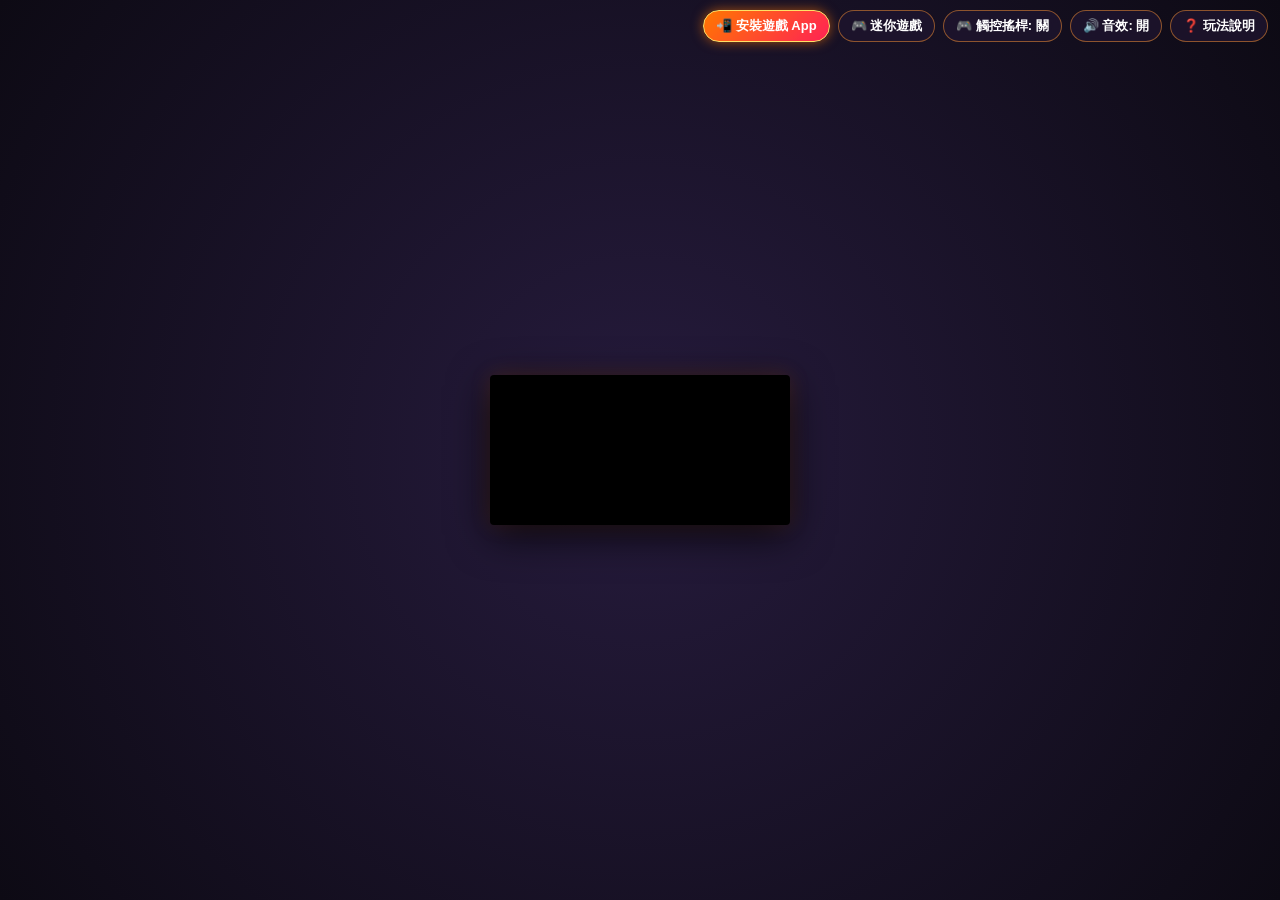
==== 1/index.html @ b6778bfd "Add files via upload" ====
﻿<!DOCTYPE html>
<html lang=zh-TW>
<head>
  <meta charset=UTF-8>
  <meta name=viewport content=width=device-width, initial-scale=1.0, maximum-scale=1.0, user-scalable=no, viewport-fit=cover>
  <meta name=apple-mobile-web-app-capable content=yes>
  <meta name=apple-mobile-web-app-status-bar-style content=black-translucent>
  <meta name=apple-mobile-web-app-title content=柿柿順利>
  <meta name=theme-color content=#ff7700>
  <meta name=description content=超萌背柿小勇士的 2D 動作平台跳躍冒險遊戲！收集甜柿、釋放果籽彈、挑戰魔王！>
  <title>柿柿順利大冒險 - 2D 動作平台跳躍遊戲</title>
  
  <!-- PWA Manifest & Icons -->
  <link rel=manifest href=./manifest.json>
  <link rel=icon type=image/png href=./icons/favicon.png>
  <link rel=apple-touch-icon href=./icons/apple-touch-icon.png>
  
  <!-- Stylesheets -->
  <link rel=stylesheet href=./css/style.css?v=4>
</head>
<body>
  <div id=app>
    <!-- Top Utility Toolbar -->
    <div id=top-bar>
      <button id=btn-pwa-install class=tool-btn style=display: none;>📲 安裝遊戲 App</button>
      <button id=btn-open-minigames-top class=tool-btn style=border-color: #ffd700; color: #ffeb3b;>🎮 迷你遊戲</button>
      <button id=btn-toggle-touch class=tool-btn>🎮 觸控搖桿: 關</button>
      <button id=btn-toggle-sound class=tool-btn>🔊 音效: 開</button>
      <button id=btn-how-to-play class=tool-btn>❓ 玩法說明</button>
    </div>

    <!-- Canvas Container -->
    <div id=game-container>
      <canvas id=gameCanvas></canvas>

      <!-- On-Screen Touch Controls (Mobile Friendly) -->
      <div id=touch-controls>
        <!-- D-Pad (Left Side) -->
        <div class=dpad-container>
          <div id=touch-up class=dpad-btn>▲</div>
          <div id=touch-left class=dpad-btn>◀</div>
          <div id=touch-right class=dpad-btn>▶</div>
          <div id=touch-down class=dpad-btn>▼</div>
        </div>

        <!-- Action Cluster (Right Side) -->
        <div class=action-container>
          <div id=touch-switch class=action-btn>🔄<span>換武</span></div>
          <div id=touch-dash class=action-btn>💨<span>衝刺</span></div>
          <div id=touch-shoot class=action-btn>🌰<span>射擊</span></div>
          <div id=touch-jump class=action-btn>⬆️<span>跳躍</span></div>
        </div>
      </div>
    </div>

    <!-- START MENU MODAL (含遊戲說明、接關與迷你遊戲) -->
    <div id=modal-start class=overlay-modal style=display: flex;>
      <div class=modal-content start-modal-content>
        <div class=start-header>
          <img src=./assets/hero_transparent.png alt=背柿小勇士 class=hero-banner>
          <div>
            <h1 class=game-title>柿柿順利大冒險</h1>
            <p class=game-subtitle>元氣背柿小勇士出發！第2關好運踩腳丫、擊敗害蟲魔王保衛果園！</p>
          </div>
        </div>

        <!-- 遊戲說明與玩法卡片 -->
        <div class=guide-box>
          <h3 class=guide-box-title>📖 遊戲玩法與操作指南</h3>
          
          <div class=guide-grid>
            <div class=guide-card>
              <div class=card-header><span class=card-icon>🏃</span> <strong>左右移動</strong></div>
              <p class=card-desc><span class=key-badge>A</span> <span class=key-badge>D</span> 或 <span class=key-badge>←</span> <span class=key-badge>→</span>（手機左側 ◀ / ▶）</p>
            </div>
            <div class=guide-card highlight-card>
              <div class=card-header><span class=card-icon>⬆️</span> <strong>跳躍 / 二段跳</strong></div>
              <p class=card-desc><span class=key-badge>Space</span> 或 <span class=key-badge>W</span>（<b>空中再按一次二段跳</b>）</p>
            </div>
            <div class=guide-card highlight-card>
              <div class=card-header><span class=card-icon>🐾</span> <strong>踩腳丫與踩怪</strong></div>
              <p class=card-desc>第2關踩金腳印/跳躍踩怪可<b>超高彈跳與狂賺好運金幣</b>！</p>
            </div>
            <div class=guide-card highlight-card>
              <div class=card-header><span class=card-icon>🌰</span> <strong>發射果籽彈</strong></div>
              <p class=card-desc><span class=key-badge>J</span> 或 <span class=key-badge>X</span>（<b>開槍可直接擊落敵人紅色子彈</b>）</p>
            </div>
            <div class=guide-card highlight-card>
              <div class=card-header><span class=card-icon>💨</span> <strong>無敵空中衝刺</strong></div>
              <p class=card-desc><span class=key-badge>L</span> 或 <span class=key-badge>Shift</span>（<b>全身無敵，穿越子彈與深坑</b>）</p>
            </div>
            <div class=guide-card>
              <div class=card-header><span class=card-icon>🔄</span> <strong>切換武器型態</strong></div>
              <p class=card-desc><span class=key-badge>Q</span> / <span class=key-badge>E</span>（1:果籽彈 2:三向散射 3:<b>長按蓄力巨砲</b>）</p>
            </div>
          </div>
        </div>

        <div class=btn-group>
          <button id=btn-continue-game class=primary-btn style=display: none; background: linear-gradient(135deg, #43a047, #1b5e20);>▶️ 繼續冒險 (進入第 <span id=continue-lvl-num>1</span> 關)</button>
          <button id=btn-start-game class=primary-btn>🍊 新的冒險 (從第 1 關開始)</button>
          <div style=display: flex; gap: 10px; width: 100%;>
            <button id=btn-open-level-select class=secondary-btn style=flex: 1;>🚩 關卡選擇</button>
            <button id=btn-open-minigames class=secondary-btn style=flex: 1; border-color: #ffd700; color: #ffeb3b;>🎮 迷你遊戲專區</button>
          </div>
        </div>
      </div>
    </div>

    <!-- LEVEL SELECT MODAL -->
    <div id=modal-level-select class=overlay-modal>
      <div class=modal-content style=max-width: 600px;>
        <h1 class=game-title style=font-size: 26px;>🚩 關卡選擇</h1>
        <p class=game-subtitle>點選已解鎖的關卡直接挑戰！</p>
        <div id=level-select-grid class=level-grid>
          <!-- Populated by JavaScript -->
        </div>
        <div class=btn-group style=margin-top: 18px;>
          <button id=btn-close-level-select class=secondary-btn>返回主選單</button>
        </div>
      </div>
    </div>

    <!-- MINI-GAMES MODAL -->
    <div id=modal-minigames class=overlay-modal>
      <div class=modal-content style=max-width: 640px;>
        <h1 class=game-title style=font-size: 26px; color: #ffd700;>🎮 隱藏迷你遊戲專區</h1>
        <p class=game-subtitle>通關冒險解鎖各種不同類型的特色趣味小遊戲！</p>
        
        <div class=minigames-grid>
          <div id=card-minigame-paw class=minigame-card data-game=pawStomp>
            <div class=minigame-icon>🐾</div>
            <div class=minigame-info>
              <h3>神速踩腳丫大對決</h3>
              <p>好運旺旺來！隨機踩踏招財金腳丫與調皮獸足，考驗極速反應力！</p>
              <div class=minigame-meta>最高紀錄: <span id=score-pawStomp>0</span> 分</div>
            </div>
            <button class=primary-btn btn-play-minigame data-game=pawStomp>挑戰 ➔</button>
          </div>

          <div id=card-minigame-coins class=minigame-card data-game=catchCoins>
            <div class=minigame-icon>💰</div>
            <div class=minigame-info>
              <h3>天降財神接金鈔</h3>
              <p>天降硬幣、百元鈔、千元大鈔與萬兩元寶！左右跑動撿錢、閃避炸彈！</p>
              <div class=minigame-meta>最高紀錄: <span id=score-catchCoins>0</span> 分</div>
            </div>
            <button class=primary-btn btn-play-minigame data-game=catchCoins>挑戰 ➔</button>
          </div>
        </div>

        <div class=btn-group style=margin-top: 20px;>
          <button id=btn-close-minigames class=secondary-btn>返回主選單</button>
        </div>
      </div>
    </div>

    <!-- HOW TO PLAY / HELP MODAL -->
    <div id=modal-help class=overlay-modal>
      <div class=modal-content style=max-width: 580px;>
        <h1 class=game-title style=font-size: 26px;>🎮 操作方式與秘訣</h1>
        <table class=guide-table>
          <thead>
            <tr>
              <th>動作</th>
              <th>電腦鍵盤 / 手把</th>
              <th>手機觸控</th>
            </tr>
          </thead>
          <tbody>
            <tr>
              <td>左右移動</td>
              <td><span class=key-badge>A</span> <span class=key-badge>D</span> 或 <span class=key-badge>←</span> <span class=key-badge>→</span></td>
              <td>左側 ◀ / ▶</td>
            </tr>
            <tr>
              <td>跳躍 / 蹬牆跳</td>
              <td><span class=key-badge>W</span> <span class=key-badge>Space</span> <span class=key-badge>K</span></td>
              <td>右側 ⬆️ 跳躍</td>
            </tr>
            <tr>
              <td>踩腳丫踩怪</td>
              <td>空中落下踩踏金腳印或敵人</td>
              <td>跳上金腳印/敵人頭上</td>
            </tr>
            <tr>
              <td>下落穿越跳台</td>
              <td><span class=key-badge>S</span> + <span class=key-badge>跳躍</span></td>
              <td>▼ + ⬆️</td>
            </tr>
            <tr>
              <td>發射甜柿彈</td>
              <td><span class=key-badge>J</span> 或 <span class=key-badge>X</span> (可蓄力)</td>
              <td>右側 🌰 射擊</td>
            </tr>
            <tr>
              <td>無敵空中衝刺</td>
              <td><span class=key-badge>L</span> <span class=key-badge>Shift</span> <span class=key-badge>C</span></td>
              <td>右側 💨 衝刺</td>
            </tr>
            <tr>
              <td>切換武器型態</td>
              <td><span class=key-badge>Q</span> <span class=key-badge>E</span> 或 <span class=key-badge>1</span><span class=key-badge>2</span><span class=key-badge>3</span></td>
              <td>右側 🔄 換武</td>
            </tr>
            <tr>
              <td>暫停遊戲</td>
              <td><span class=key-badge>Esc</span> 或 <span class=key-badge>P</span></td>
              <td>右上選單</td>
            </tr>
          </tbody>
        </table>
        <div class=btn-group>
          <button id=btn-close-help class=secondary-btn>我知道了！關閉</button>
        </div>
      </div>
    </div>

    <!-- PAUSE MODAL -->
    <div id=modal-pause class=overlay-modal>
      <div class=modal-content>
        <h1 class=game-title style=font-size: 28px;>⏸️ 遊戲暫停</h1>
        <div class=btn-group>
          <button id=btn-resume class=primary-btn>繼續遊戲</button>
          <button class=secondary-btn btn-return-menu>返回主選單</button>
        </div>
      </div>
    </div>

    <!-- LEVEL CLEAR MODAL -->
    <div id=modal-level-clear class=overlay-modal>
      <div class=modal-content>
        <h1 class=game-title style=color: #a3ff44;>🎉 恭喜通關！柿柿順利！</h1>
        <p class=game-subtitle>成功抵達豐收傳送門！小勇士柿氣大振！</p>
        <div class=stats-panel>
          <p id=level-clear-score>本關累積得分: 0</p>
          <p id=level-clear-coins>收集甜柿金幣: 0</p>
        </div>
        <div class=btn-group>
          <button id=btn-next-level class=primary-btn>前往下一關 ➔</button>
          <button class=secondary-btn btn-return-menu>返回主選單</button>
        </div>
      </div>
    </div>

    <!-- GAME OVER MODAL -->
    <div id=modal-game-over class=overlay-modal>
      <div class=modal-content>
        <h1 class=game-title style=color: #ff3355;>💥 挑戰失敗！柿氣不減！</h1>
        <p class=game-subtitle>別灰心！整裝待發，再來一次！</p>
        <div class=btn-group>
          <button id=btn-retry-level class=primary-btn>🔄 重試本關</button>
          <button class=secondary-btn btn-return-menu>返回主選單</button>
        </div>
      </div>
    </div>

    <!-- GAME COMPLETE MODAL -->
    <div id=modal-game-complete class=overlay-modal>
      <div class=modal-content>
        <img src=./assets/hero_transparent.png alt=柿柿順利 class=hero-banner>
        <h1 class=game-title style=color: #ffe066;>🏆 大吉大利！柿柿順利！</h1>
        <p class=game-subtitle>你成功擊敗了貪吃蟲魔王與終極魔王！保衛了果園的豐收！</p>
        <div class=stats-panel>
          <p id=final-score-val>最終總分: 0</p>
          <p id=final-coins-val>總收集甜柿: 0</p>
        </div>
        <div class=btn-group>
          <button id=btn-play-again class=primary-btn>🌟 再玩一次 (Play Again)</button>
          <button class=secondary-btn btn-return-menu>返回主選單</button>
        </div>
      </div>
    </div>
  </div>

  <!-- Game Scripts -->
  <script type=module src=./js/main.js?v=4></script>
</body>
</html>
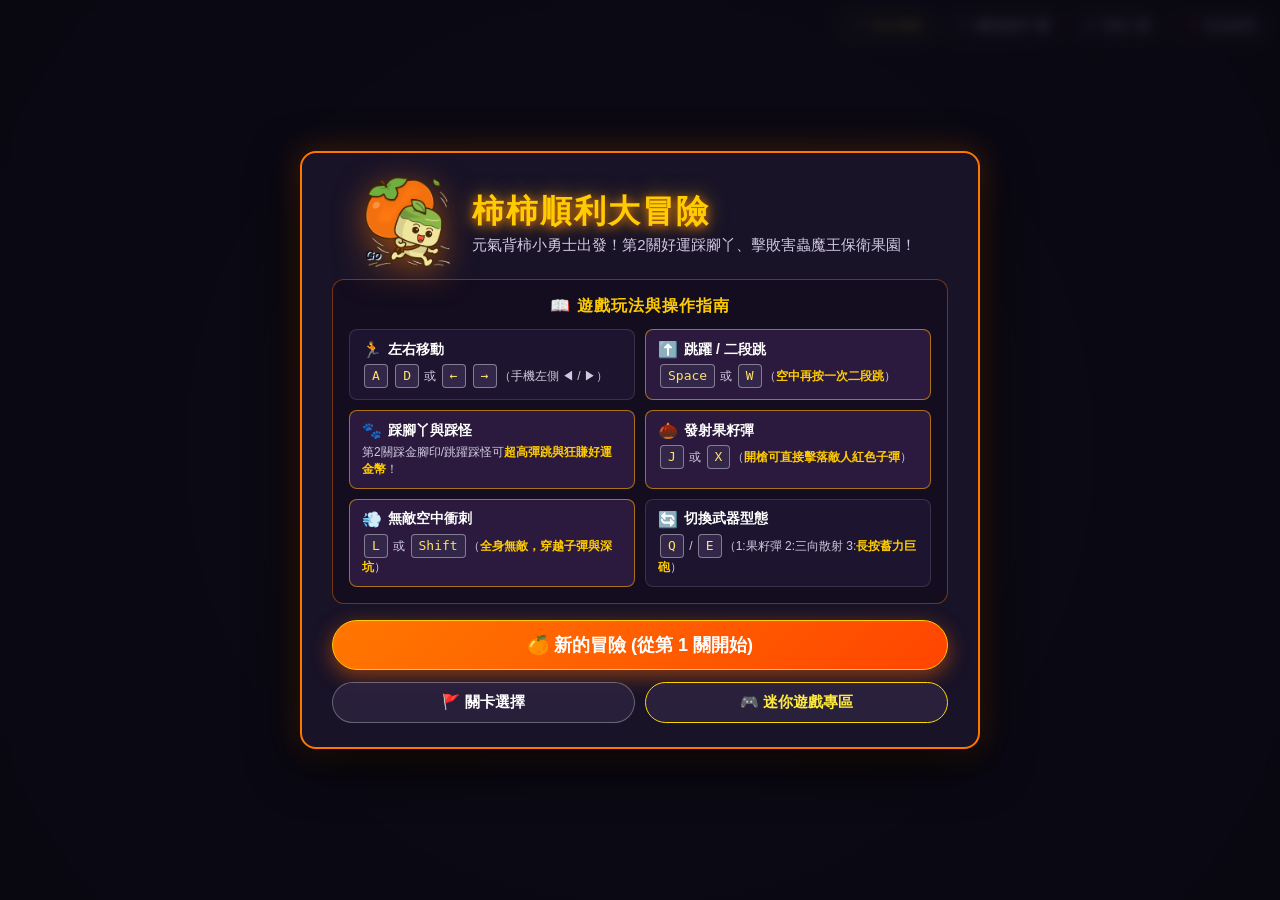
==== commit afaf3f4f: "Add files via upload" ====
--- a/1/index.html
+++ b/1/index.html
@@ -1,165 +1,163 @@
-﻿<!DOCTYPE html>
-<html lang=zh-TW>
+<!DOCTYPE html>
+<html lang="zh-TW">
 <head>
-  <meta charset=UTF-8>
-  <meta name=viewport content=width=device-width, initial-scale=1.0, maximum-scale=1.0, user-scalable=no, viewport-fit=cover>
-  <meta name=apple-mobile-web-app-capable content=yes>
-  <meta name=apple-mobile-web-app-status-bar-style content=black-translucent>
-  <meta name=apple-mobile-web-app-title content=柿柿順利>
-  <meta name=theme-color content=#ff7700>
-  <meta name=description content=超萌背柿小勇士的 2D 動作平台跳躍冒險遊戲！收集甜柿、釋放果籽彈、挑戰魔王！>
+  <meta charset="UTF-8">
+  <meta name="viewport" content="width=device-width, initial-scale=1.0, maximum-scale=1.0, user-scalable=no, viewport-fit=cover">
+  <meta name="apple-mobile-web-app-capable" content="yes">
+  <meta name="apple-mobile-web-app-status-bar-style" content="black-translucent">
+  <meta name="apple-mobile-web-app-title" content="柿柿順利">
+  <meta name="theme-color" content="#ff7700">
+  <meta name="description" content="超萌背柿小勇士的 2D 動作平台跳躍冒險遊戲！收集甜柿、釋放果籽彈、挑戰魔王！">
   <title>柿柿順利大冒險 - 2D 動作平台跳躍遊戲</title>
   
   <!-- PWA Manifest & Icons -->
-  <link rel=manifest href=./manifest.json>
-  <link rel=icon type=image/png href=./icons/favicon.png>
-  <link rel=apple-touch-icon href=./icons/apple-touch-icon.png>
+  <link rel="manifest" href="./manifest.json">
+  <link rel="icon" type="image/png" href="./icons/favicon.png">
+  <link rel="apple-touch-icon" href="./icons/apple-touch-icon.png">
   
   <!-- Stylesheets -->
-  <link rel=stylesheet href=./css/style.css?v=4>
+  <link rel="stylesheet" href="./css/style.css?v=5">
 </head>
 <body>
-  <div id=app>
+  <div id="app">
     <!-- Top Utility Toolbar -->
-    <div id=top-bar>
-      <button id=btn-pwa-install class=tool-btn style=display: none;>📲 安裝遊戲 App</button>
-      <button id=btn-open-minigames-top class=tool-btn style=border-color: #ffd700; color: #ffeb3b;>🎮 迷你遊戲</button>
-      <button id=btn-toggle-touch class=tool-btn>🎮 觸控搖桿: 關</button>
-      <button id=btn-toggle-sound class=tool-btn>🔊 音效: 開</button>
-      <button id=btn-how-to-play class=tool-btn>❓ 玩法說明</button>
+    <div id="top-bar">
+      <button id="btn-pwa-install" class="tool-btn" style="display: none;">📲 安裝遊戲 App</button>
+      <button id="btn-open-minigames-top" class="tool-btn" style="border-color: #ffd700; color: #ffeb3b;">🎮 迷你遊戲</button>
+      <button id="btn-toggle-touch" class="tool-btn">🎮 觸控搖桿: 關</button>
+      <button id="btn-toggle-sound" class="tool-btn">🔊 音效: 開</button>
+      <button id="btn-how-to-play" class="tool-btn">❓ 玩法說明</button>
     </div>
 
     <!-- Canvas Container -->
-    <div id=game-container>
-      <canvas id=gameCanvas></canvas>
+    <div id="game-container">
+      <canvas id="gameCanvas"></canvas>
 
       <!-- On-Screen Touch Controls (Mobile Friendly) -->
-      <div id=touch-controls>
+      <div id="touch-controls" style="display: none;">
         <!-- D-Pad (Left Side) -->
-        <div class=dpad-container>
-          <div id=touch-up class=dpad-btn>▲</div>
-          <div id=touch-left class=dpad-btn>◀</div>
-          <div id=touch-right class=dpad-btn>▶</div>
-          <div id=touch-down class=dpad-btn>▼</div>
+        <div class="dpad-container">
+          <div id="touch-up" class="dpad-btn">▲</div>
+          <div id="touch-left" class="dpad-btn">◀</div>
+          <div id="touch-right" class="dpad-btn">▶</div>
+          <div id="touch-down" class="dpad-btn">▼</div>
         </div>
 
         <!-- Action Cluster (Right Side) -->
-        <div class=action-container>
-          <div id=touch-switch class=action-btn>🔄<span>換武</span></div>
-          <div id=touch-dash class=action-btn>💨<span>衝刺</span></div>
-          <div id=touch-shoot class=action-btn>🌰<span>射擊</span></div>
-          <div id=touch-jump class=action-btn>⬆️<span>跳躍</span></div>
+        <div class="action-container">
+          <div id="touch-switch" class="action-btn">🔄<span>換武</span></div>
+          <div id="touch-dash" class="action-btn">💨<span>衝刺</span></div>
+          <div id="touch-shoot" class="action-btn">🌰<span>射擊</span></div>
+          <div id="touch-jump" class="action-btn">⬆️<span>跳躍</span></div>
         </div>
       </div>
     </div>
 
     <!-- START MENU MODAL (含遊戲說明、接關與迷你遊戲) -->
-    <div id=modal-start class=overlay-modal style=display: flex;>
-      <div class=modal-content start-modal-content>
-        <div class=start-header>
-          <img src=./assets/hero_transparent.png alt=背柿小勇士 class=hero-banner>
+    <div id="modal-start" class="overlay-modal" style="display: flex;">
+      <div class="modal-content start-modal-content">
+        <div class="start-header">
+          <img src="./assets/hero_transparent.png" alt="背柿小勇士" class="hero-banner">
           <div>
-            <h1 class=game-title>柿柿順利大冒險</h1>
-            <p class=game-subtitle>元氣背柿小勇士出發！第2關好運踩腳丫、擊敗害蟲魔王保衛果園！</p>
+            <h1 class="game-title">柿柿順利大冒險</h1>
+            <p class="game-subtitle">元氣背柿小勇士出發！第2關好運踩腳丫、擊敗害蟲魔王保衛果園！</p>
           </div>
         </div>
 
         <!-- 遊戲說明與玩法卡片 -->
-        <div class=guide-box>
-          <h3 class=guide-box-title>📖 遊戲玩法與操作指南</h3>
+        <div class="guide-box">
+          <h3 class="guide-box-title">📖 遊戲玩法與操作指南</h3>
           
-          <div class=guide-grid>
-            <div class=guide-card>
-              <div class=card-header><span class=card-icon>🏃</span> <strong>左右移動</strong></div>
-              <p class=card-desc><span class=key-badge>A</span> <span class=key-badge>D</span> 或 <span class=key-badge>←</span> <span class=key-badge>→</span>（手機左側 ◀ / ▶）</p>
-            </div>
-            <div class=guide-card highlight-card>
-              <div class=card-header><span class=card-icon>⬆️</span> <strong>跳躍 / 二段跳</strong></div>
-              <p class=card-desc><span class=key-badge>Space</span> 或 <span class=key-badge>W</span>（<b>空中再按一次二段跳</b>）</p>
-            </div>
-            <div class=guide-card highlight-card>
-              <div class=card-header><span class=card-icon>🐾</span> <strong>踩腳丫與踩怪</strong></div>
-              <p class=card-desc>第2關踩金腳印/跳躍踩怪可<b>超高彈跳與狂賺好運金幣</b>！</p>
-            </div>
-            <div class=guide-card highlight-card>
-              <div class=card-header><span class=card-icon>🌰</span> <strong>發射果籽彈</strong></div>
-              <p class=card-desc><span class=key-badge>J</span> 或 <span class=key-badge>X</span>（<b>開槍可直接擊落敵人紅色子彈</b>）</p>
-            </div>
-            <div class=guide-card highlight-card>
-              <div class=card-header><span class=card-icon>💨</span> <strong>無敵空中衝刺</strong></div>
-              <p class=card-desc><span class=key-badge>L</span> 或 <span class=key-badge>Shift</span>（<b>全身無敵，穿越子彈與深坑</b>）</p>
-            </div>
-            <div class=guide-card>
-              <div class=card-header><span class=card-icon>🔄</span> <strong>切換武器型態</strong></div>
-              <p class=card-desc><span class=key-badge>Q</span> / <span class=key-badge>E</span>（1:果籽彈 2:三向散射 3:<b>長按蓄力巨砲</b>）</p>
-            </div>
-          </div>
-        </div>
-
-        <div class=btn-group>
-          <button id=btn-continue-game class=primary-btn style=display: none; background: linear-gradient(135deg, #43a047, #1b5e20);>▶️ 繼續冒險 (進入第 <span id=continue-lvl-num>1</span> 關)</button>
-          <button id=btn-start-game class=primary-btn>🍊 新的冒險 (從第 1 關開始)</button>
-          <div style=display: flex; gap: 10px; width: 100%;>
-            <button id=btn-open-level-select class=secondary-btn style=flex: 1;>🚩 關卡選擇</button>
-            <button id=btn-open-minigames class=secondary-btn style=flex: 1; border-color: #ffd700; color: #ffeb3b;>🎮 迷你遊戲專區</button>
+          <div class="guide-grid">
+            <div class="guide-card">
+              <div class="card-header"><span class="card-icon">🏃</span> <strong>左右移動</strong></div>
+              <p class="card-desc"><span class="key-badge">A</span> <span class="key-badge">D</span> 或 <span class="key-badge">←</span> <span class="key-badge">→</span>（手機左側 ◀ / ▶）</p>
+            </div>
+            <div class="guide-card highlight-card">
+              <div class="card-header"><span class="card-icon">⬆️</span> <strong>跳躍 / 二段跳</strong></div>
+              <p class="card-desc"><span class="key-badge">Space</span> 或 <span class="key-badge">W</span>（<b>空中再按一次二段跳</b>）</p>
+            </div>
+            <div class="guide-card highlight-card">
+              <div class="card-header"><span class="card-icon">🐾</span> <strong>踩腳丫與踩怪</strong></div>
+              <p class="card-desc">第2關踩金腳印/跳躍踩怪可<b>超高彈跳與狂賺好運金幣</b>！</p>
+            </div>
+            <div class="guide-card highlight-card">
+              <div class="card-header"><span class="card-icon">🌰</span> <strong>發射果籽彈</strong></div>
+              <p class="card-desc"><span class="key-badge">J</span> 或 <span class="key-badge">X</span>（<b>開槍可直接擊落敵人紅色子彈</b>）</p>
+            </div>
+            <div class="guide-card highlight-card">
+              <div class="card-header"><span class="card-icon">💨</span> <strong>無敵空中衝刺</strong></div>
+              <p class="card-desc"><span class="key-badge">L</span> 或 <span class="key-badge">Shift</span>（<b>全身無敵，穿越子彈與深坑</b>）</p>
+            </div>
+            <div class="guide-card">
+              <div class="card-header"><span class="card-icon">🔄</span> <strong>切換武器型態</strong></div>
+              <p class="card-desc"><span class="key-badge">Q</span> / <span class="key-badge">E</span>（1:果籽彈 2:三向散射 3:<b>長按蓄力巨砲</b>）</p>
+            </div>
+          </div>
+        </div>
+
+        <div class="btn-group">
+          <button id="btn-continue-game" class="primary-btn" style="display: none; background: linear-gradient(135deg, #43a047, #1b5e20);">▶️ 繼續冒險 (進入第 <span id="continue-lvl-num">1</span> 關)</button>
+          <button id="btn-start-game" class="primary-btn">🍊 新的冒險 (從第 1 關開始)</button>
+          <div style="display: flex; gap: 10px; width: 100%;">
+            <button id="btn-open-level-select" class="secondary-btn" style="flex: 1;">🚩 關卡選擇</button>
+            <button id="btn-open-minigames" class="secondary-btn" style="flex: 1; border-color: #ffd700; color: #ffeb3b;">🎮 迷你遊戲專區</button>
           </div>
         </div>
       </div>
     </div>
 
     <!-- LEVEL SELECT MODAL -->
-    <div id=modal-level-select class=overlay-modal>
-      <div class=modal-content style=max-width: 600px;>
-        <h1 class=game-title style=font-size: 26px;>🚩 關卡選擇</h1>
-        <p class=game-subtitle>點選已解鎖的關卡直接挑戰！</p>
-        <div id=level-select-grid class=level-grid>
-          <!-- Populated by JavaScript -->
-        </div>
-        <div class=btn-group style=margin-top: 18px;>
-          <button id=btn-close-level-select class=secondary-btn>返回主選單</button>
+    <div id="modal-level-select" class="overlay-modal" style="display: none;">
+      <div class="modal-content" style="max-width: 600px;">
+        <h1 class="game-title" style="font-size: 26px;">🚩 關卡選擇</h1>
+        <p class="game-subtitle">點選已解鎖的關卡直接挑戰！</p>
+        <div id="level-select-grid" class="level-grid"></div>
+        <div class="btn-group" style="margin-top: 18px;">
+          <button id="btn-close-level-select" class="secondary-btn">返回主選單</button>
         </div>
       </div>
     </div>
 
     <!-- MINI-GAMES MODAL -->
-    <div id=modal-minigames class=overlay-modal>
-      <div class=modal-content style=max-width: 640px;>
-        <h1 class=game-title style=font-size: 26px; color: #ffd700;>🎮 隱藏迷你遊戲專區</h1>
-        <p class=game-subtitle>通關冒險解鎖各種不同類型的特色趣味小遊戲！</p>
+    <div id="modal-minigames" class="overlay-modal" style="display: none;">
+      <div class="modal-content" style="max-width: 640px;">
+        <h1 class="game-title" style="font-size: 26px; color: #ffd700;">🎮 隱藏迷你遊戲專區</h1>
+        <p class="game-subtitle">通關冒險解鎖各種不同類型的特色趣味小遊戲！</p>
         
-        <div class=minigames-grid>
-          <div id=card-minigame-paw class=minigame-card data-game=pawStomp>
-            <div class=minigame-icon>🐾</div>
-            <div class=minigame-info>
+        <div class="minigames-grid">
+          <div id="card-minigame-paw" class="minigame-card">
+            <div class="minigame-icon">🐾</div>
+            <div class="minigame-info">
               <h3>神速踩腳丫大對決</h3>
               <p>好運旺旺來！隨機踩踏招財金腳丫與調皮獸足，考驗極速反應力！</p>
-              <div class=minigame-meta>最高紀錄: <span id=score-pawStomp>0</span> 分</div>
-            </div>
-            <button class=primary-btn btn-play-minigame data-game=pawStomp>挑戰 ➔</button>
-          </div>
-
-          <div id=card-minigame-coins class=minigame-card data-game=catchCoins>
-            <div class=minigame-icon>💰</div>
-            <div class=minigame-info>
+              <div class="minigame-meta">最高紀錄: <span id="score-pawStomp">0</span> 分</div>
+            </div>
+            <button class="primary-btn btn-play-minigame" data-game="pawStomp" style="padding: 10px 18px; font-size: 14px; flex-shrink: 0;">挑戰 ➔</button>
+          </div>
+
+          <div id="card-minigame-coins" class="minigame-card">
+            <div class="minigame-icon">💰</div>
+            <div class="minigame-info">
               <h3>天降財神接金鈔</h3>
               <p>天降硬幣、百元鈔、千元大鈔與萬兩元寶！左右跑動撿錢、閃避炸彈！</p>
-              <div class=minigame-meta>最高紀錄: <span id=score-catchCoins>0</span> 分</div>
-            </div>
-            <button class=primary-btn btn-play-minigame data-game=catchCoins>挑戰 ➔</button>
-          </div>
-        </div>
-
-        <div class=btn-group style=margin-top: 20px;>
-          <button id=btn-close-minigames class=secondary-btn>返回主選單</button>
+              <div class="minigame-meta">最高紀錄: <span id="score-catchCoins">0</span> 分</div>
+            </div>
+            <button class="primary-btn btn-play-minigame" data-game="catchCoins" style="padding: 10px 18px; font-size: 14px; flex-shrink: 0;">挑戰 ➔</button>
+          </div>
+        </div>
+
+        <div class="btn-group" style="margin-top: 20px;">
+          <button id="btn-close-minigames" class="secondary-btn">返回主選單</button>
         </div>
       </div>
     </div>
 
     <!-- HOW TO PLAY / HELP MODAL -->
-    <div id=modal-help class=overlay-modal>
-      <div class=modal-content style=max-width: 580px;>
-        <h1 class=game-title style=font-size: 26px;>🎮 操作方式與秘訣</h1>
-        <table class=guide-table>
+    <div id="modal-help" class="overlay-modal" style="display: none;">
+      <div class="modal-content" style="max-width: 580px;">
+        <h1 class="game-title" style="font-size: 26px;">🎮 操作方式與秘訣</h1>
+        <table class="guide-table">
           <thead>
             <tr>
               <th>動作</th>
@@ -170,12 +168,12 @@
           <tbody>
             <tr>
               <td>左右移動</td>
-              <td><span class=key-badge>A</span> <span class=key-badge>D</span> 或 <span class=key-badge>←</span> <span class=key-badge>→</span></td>
+              <td><span class="key-badge">A</span> <span class="key-badge">D</span> 或 <span class="key-badge">←</span> <span class="key-badge">→</span></td>
               <td>左側 ◀ / ▶</td>
             </tr>
             <tr>
               <td>跳躍 / 蹬牆跳</td>
-              <td><span class=key-badge>W</span> <span class=key-badge>Space</span> <span class=key-badge>K</span></td>
+              <td><span class="key-badge">W</span> <span class="key-badge">Space</span> <span class="key-badge">K</span></td>
               <td>右側 ⬆️ 跳躍</td>
             </tr>
             <tr>
@@ -185,95 +183,95 @@
             </tr>
             <tr>
               <td>下落穿越跳台</td>
-              <td><span class=key-badge>S</span> + <span class=key-badge>跳躍</span></td>
+              <td><span class="key-badge">S</span> + <span class="key-badge">跳躍</span></td>
               <td>▼ + ⬆️</td>
             </tr>
             <tr>
               <td>發射甜柿彈</td>
-              <td><span class=key-badge>J</span> 或 <span class=key-badge>X</span> (可蓄力)</td>
+              <td><span class="key-badge">J</span> 或 <span class="key-badge">X</span> (可蓄力)</td>
               <td>右側 🌰 射擊</td>
             </tr>
             <tr>
               <td>無敵空中衝刺</td>
-              <td><span class=key-badge>L</span> <span class=key-badge>Shift</span> <span class=key-badge>C</span></td>
+              <td><span class="key-badge">L</span> <span class="key-badge">Shift</span> <span class="key-badge">C</span></td>
               <td>右側 💨 衝刺</td>
             </tr>
             <tr>
               <td>切換武器型態</td>
-              <td><span class=key-badge>Q</span> <span class=key-badge>E</span> 或 <span class=key-badge>1</span><span class=key-badge>2</span><span class=key-badge>3</span></td>
+              <td><span class="key-badge">Q</span> <span class="key-badge">E</span> 或 <span class="key-badge">1</span><span class="key-badge">2</span><span class="key-badge">3</span></td>
               <td>右側 🔄 換武</td>
             </tr>
             <tr>
               <td>暫停遊戲</td>
-              <td><span class=key-badge>Esc</span> 或 <span class=key-badge>P</span></td>
+              <td><span class="key-badge">Esc</span> 或 <span class="key-badge">P</span></td>
               <td>右上選單</td>
             </tr>
           </tbody>
         </table>
-        <div class=btn-group>
-          <button id=btn-close-help class=secondary-btn>我知道了！關閉</button>
+        <div class="btn-group">
+          <button id="btn-close-help" class="secondary-btn">我知道了！關閉</button>
         </div>
       </div>
     </div>
 
     <!-- PAUSE MODAL -->
-    <div id=modal-pause class=overlay-modal>
-      <div class=modal-content>
-        <h1 class=game-title style=font-size: 28px;>⏸️ 遊戲暫停</h1>
-        <div class=btn-group>
-          <button id=btn-resume class=primary-btn>繼續遊戲</button>
-          <button class=secondary-btn btn-return-menu>返回主選單</button>
+    <div id="modal-pause" class="overlay-modal" style="display: none;">
+      <div class="modal-content">
+        <h1 class="game-title" style="font-size: 28px;">⏸️ 遊戲暫停</h1>
+        <div class="btn-group">
+          <button id="btn-resume" class="primary-btn">繼續遊戲</button>
+          <button class="secondary-btn btn-return-menu">返回主選單</button>
         </div>
       </div>
     </div>
 
     <!-- LEVEL CLEAR MODAL -->
-    <div id=modal-level-clear class=overlay-modal>
-      <div class=modal-content>
-        <h1 class=game-title style=color: #a3ff44;>🎉 恭喜通關！柿柿順利！</h1>
-        <p class=game-subtitle>成功抵達豐收傳送門！小勇士柿氣大振！</p>
-        <div class=stats-panel>
-          <p id=level-clear-score>本關累積得分: 0</p>
-          <p id=level-clear-coins>收集甜柿金幣: 0</p>
-        </div>
-        <div class=btn-group>
-          <button id=btn-next-level class=primary-btn>前往下一關 ➔</button>
-          <button class=secondary-btn btn-return-menu>返回主選單</button>
+    <div id="modal-level-clear" class="overlay-modal" style="display: none;">
+      <div class="modal-content">
+        <h1 class="game-title" style="color: #a3ff44;">🎉 恭喜通關！柿柿順利！</h1>
+        <p class="game-subtitle">成功抵達豐收傳送門！小勇士柿氣大振！</p>
+        <div class="stats-panel">
+          <p id="level-clear-score">本關累積得分: 0</p>
+          <p id="level-clear-coins">收集甜柿金幣: 0</p>
+        </div>
+        <div class="btn-group">
+          <button id="btn-next-level" class="primary-btn">前往下一關 ➔</button>
+          <button class="secondary-btn btn-return-menu">返回主選單</button>
         </div>
       </div>
     </div>
 
     <!-- GAME OVER MODAL -->
-    <div id=modal-game-over class=overlay-modal>
-      <div class=modal-content>
-        <h1 class=game-title style=color: #ff3355;>💥 挑戰失敗！柿氣不減！</h1>
-        <p class=game-subtitle>別灰心！整裝待發，再來一次！</p>
-        <div class=btn-group>
-          <button id=btn-retry-level class=primary-btn>🔄 重試本關</button>
-          <button class=secondary-btn btn-return-menu>返回主選單</button>
+    <div id="modal-game-over" class="overlay-modal" style="display: none;">
+      <div class="modal-content">
+        <h1 class="game-title" style="color: #ff3355;">💥 挑戰失敗！柿氣不減！</h1>
+        <p class="game-subtitle">別灰心！整裝待發，再來一次！</p>
+        <div class="btn-group">
+          <button id="btn-retry-level" class="primary-btn">🔄 重試本關</button>
+          <button class="secondary-btn btn-return-menu">返回主選單</button>
         </div>
       </div>
     </div>
 
     <!-- GAME COMPLETE MODAL -->
-    <div id=modal-game-complete class=overlay-modal>
-      <div class=modal-content>
-        <img src=./assets/hero_transparent.png alt=柿柿順利 class=hero-banner>
-        <h1 class=game-title style=color: #ffe066;>🏆 大吉大利！柿柿順利！</h1>
-        <p class=game-subtitle>你成功擊敗了貪吃蟲魔王與終極魔王！保衛了果園的豐收！</p>
-        <div class=stats-panel>
-          <p id=final-score-val>最終總分: 0</p>
-          <p id=final-coins-val>總收集甜柿: 0</p>
-        </div>
-        <div class=btn-group>
-          <button id=btn-play-again class=primary-btn>🌟 再玩一次 (Play Again)</button>
-          <button class=secondary-btn btn-return-menu>返回主選單</button>
+    <div id="modal-game-complete" class="overlay-modal" style="display: none;">
+      <div class="modal-content">
+        <img src="./assets/hero_transparent.png" alt="柿柿順利" class="hero-banner">
+        <h1 class="game-title" style="color: #ffe066;">🏆 大吉大利！柿柿順利！</h1>
+        <p class="game-subtitle">你成功擊敗了貪吃蟲魔王與終極魔王！保衛了果園的豐收！</p>
+        <div class="stats-panel">
+          <p id="final-score-val">最終總分: 0</p>
+          <p id="final-coins-val">總收集甜柿: 0</p>
+        </div>
+        <div class="btn-group">
+          <button id="btn-play-again" class="primary-btn">🌟 再玩一次 (Play Again)</button>
+          <button class="secondary-btn btn-return-menu">返回主選單</button>
         </div>
       </div>
     </div>
   </div>
 
   <!-- Game Scripts -->
-  <script type=module src=./js/main.js?v=4></script>
+  <script type="module" src="./js/main.js?v=5"></script>
 </body>
-</html>
+</html>
--- a/1/css/style.css
+++ b/1/css/style.css
@@ -0,0 +1,643 @@
+/* Modern Responsive Cyber-Autumn Retro Arcade Theme */
+:root {
+  --primary-color: #ff7700;
+  --primary-hover: #ff9933;
+  --accent-gold: #ffcc00;
+  --accent-red: #ff3355;
+  --bg-dark: #120e1e;
+  --panel-bg: rgba(26, 20, 42, 0.92);
+  --text-light: #ffffff;
+  --text-muted: #d0c8e0;
+}
+
+* {
+  box-sizing: border-box;
+  margin: 0;
+  padding: 0;
+  user-select: none;
+  -webkit-user-select: none;
+  -webkit-touch-callout: none;
+}
+
+html, body {
+  width: 100%;
+  height: 100%;
+  overflow: hidden;
+  background-color: var(--bg-dark);
+  font-family: -apple-system, BlinkMacSystemFont, "Segoe UI", "Microsoft JhengHei", "PingFang TC", sans-serif;
+  color: var(--text-light);
+}
+
+#app {
+  width: 100vw;
+  height: 100vh;
+  display: flex;
+  justify-content: center;
+  align-items: center;
+  position: relative;
+  background: radial-gradient(circle at center, #261b3d 0%, #0d0a14 100%);
+}
+
+#game-container {
+  position: relative;
+  display: flex;
+  justify-content: center;
+  align-items: center;
+  width: 100%;
+  height: 100%;
+}
+
+canvas {
+  display: block;
+  background-color: #000;
+  image-rendering: -webkit-optimize-contrast;
+  image-rendering: crisp-edges;
+  image-rendering: pixelated;
+  box-shadow: 0 10px 40px rgba(0, 0, 0, 0.8), 0 0 20px rgba(255, 119, 0, 0.2);
+  border-radius: 4px;
+}
+
+/* --- TOP TOOLBAR --- */
+#top-bar {
+  position: absolute;
+  top: 10px;
+  right: 12px;
+  display: flex;
+  gap: 8px;
+  z-index: 50;
+}
+
+.tool-btn {
+  background: rgba(30, 20, 45, 0.85);
+  border: 1px solid rgba(255, 150, 50, 0.5);
+  color: #fff;
+  padding: 6px 12px;
+  font-size: 13px;
+  font-weight: bold;
+  border-radius: 20px;
+  cursor: pointer;
+  backdrop-filter: blur(8px);
+  transition: all 0.2s ease;
+}
+
+.tool-btn:hover {
+  background: var(--primary-color);
+  border-color: var(--accent-gold);
+  transform: translateY(-2px);
+  box-shadow: 0 4px 12px rgba(255, 119, 0, 0.4);
+}
+
+.tool-btn:active {
+  transform: translateY(0);
+}
+
+/* Install PWA Highlight Button */
+#btn-pwa-install {
+  background: linear-gradient(135deg, #ff7700, #ff2255);
+  border: 1px solid #ffe066;
+  color: #fff;
+  box-shadow: 0 0 12px rgba(255, 119, 0, 0.6);
+  animation: pulse-glow 2s infinite;
+}
+
+@keyframes pulse-glow {
+  0% { box-shadow: 0 0 6px rgba(255, 119, 0, 0.4); }
+  50% { box-shadow: 0 0 18px rgba(255, 180, 0, 0.9); }
+  100% { box-shadow: 0 0 6px rgba(255, 119, 0, 0.4); }
+}
+
+/* --- OVERLAY MODALS --- */
+.overlay-modal {
+  position: absolute;
+  top: 0;
+  left: 0;
+  width: 100%;
+  height: 100%;
+  background: rgba(10, 8, 18, 0.88);
+  backdrop-filter: blur(6px);
+  display: none;
+  justify-content: center;
+  align-items: center;
+  z-index: 100;
+  padding: 16px;
+}
+
+.modal-content {
+  background: var(--panel-bg);
+  border: 2px solid var(--primary-color);
+  border-radius: 16px;
+  padding: 30px 40px;
+  max-width: 520px;
+  width: 90%;
+  text-align: center;
+  box-shadow: 0 15px 50px rgba(0, 0, 0, 0.9), 0 0 30px rgba(255, 119, 0, 0.3);
+  animation: modal-fade-in 0.3s cubic-bezier(0.175, 0.885, 0.32, 1.275);
+}
+
+@keyframes modal-fade-in {
+  from {
+    opacity: 0;
+    transform: scale(0.9) translateY(20px);
+  }
+  to {
+    opacity: 1;
+    transform: scale(1) translateY(0);
+  }
+}
+
+.hero-banner {
+  width: 140px;
+  height: 140px;
+  object-fit: contain;
+  margin: 0 auto 12px;
+  filter: drop-shadow(0 8px 16px rgba(255, 119, 0, 0.5));
+  animation: hero-bounce 2s infinite ease-in-out;
+}
+
+@keyframes hero-bounce {
+  0%, 100% { transform: translateY(0) rotate(0deg); }
+  50% { transform: translateY(-8px) rotate(2deg); }
+}
+
+h1.game-title {
+  font-size: 32px;
+  color: var(--accent-gold);
+  text-shadow: 0 2px 10px rgba(255, 119, 0, 0.8), 0 0 20px rgba(255, 204, 0, 0.5);
+  margin-bottom: 8px;
+  letter-spacing: 2px;
+}
+
+p.game-subtitle {
+  font-size: 15px;
+  color: var(--text-muted);
+  margin-bottom: 24px;
+}
+
+.btn-group {
+  display: flex;
+  flex-direction: column;
+  gap: 12px;
+  margin-top: 15px;
+}
+
+.primary-btn {
+  background: linear-gradient(135deg, var(--primary-color), #ff4500);
+  border: 1px solid var(--accent-gold);
+  color: #ffffff;
+  font-size: 18px;
+  font-weight: bold;
+  padding: 12px 24px;
+  border-radius: 28px;
+  cursor: pointer;
+  box-shadow: 0 6px 20px rgba(255, 100, 0, 0.5);
+  transition: all 0.2s ease;
+}
+
+.primary-btn:hover {
+  transform: scale(1.04);
+  box-shadow: 0 8px 25px rgba(255, 140, 0, 0.7);
+}
+
+.primary-btn:active {
+  transform: scale(0.98);
+}
+
+.secondary-btn {
+  background: rgba(45, 35, 65, 0.8);
+  border: 1px solid rgba(255, 255, 255, 0.3);
+  color: #fff;
+  font-size: 15px;
+  font-weight: 600;
+  padding: 10px 20px;
+  border-radius: 24px;
+  cursor: pointer;
+  transition: all 0.2s ease;
+}
+
+.secondary-btn:hover {
+  background: rgba(70, 55, 95, 0.9);
+  border-color: var(--accent-gold);
+  transform: scale(1.02);
+}
+
+.stats-panel {
+  background: rgba(15, 10, 25, 0.6);
+  border-radius: 10px;
+  padding: 14px;
+  margin: 18px 0;
+  border: 1px solid rgba(255, 119, 0, 0.3);
+}
+
+.stats-panel p {
+  font-size: 16px;
+  margin: 6px 0;
+  color: var(--accent-gold);
+  font-weight: bold;
+}
+
+/* Help Guide Table */
+.guide-table {
+  width: 100%;
+  text-align: left;
+  border-collapse: collapse;
+  margin: 15px 0;
+  font-size: 14px;
+}
+
+.guide-table th {
+  color: var(--accent-gold);
+  padding: 8px;
+  border-bottom: 1px solid rgba(255, 255, 255, 0.2);
+}
+
+.guide-table td {
+  padding: 8px;
+  border-bottom: 1px solid rgba(255, 255, 255, 0.08);
+}
+
+.key-badge {
+  background: #332749;
+  border: 1px solid rgba(255, 255, 255, 0.4);
+  padding: 2px 7px;
+  border-radius: 4px;
+  font-family: monospace;
+  color: #ffe066;
+  font-size: 13px;
+  display: inline-block;
+  margin: 1px 2px;
+}
+
+/* Start Modal with Built-in Guide */
+.start-modal-content {
+  max-width: 680px;
+  max-height: 92vh;
+  overflow-y: auto;
+  padding: 24px 30px;
+}
+
+.start-header {
+  display: flex;
+  align-items: center;
+  justify-content: center;
+  gap: 18px;
+  margin-bottom: 12px;
+}
+
+.start-header .hero-banner {
+  width: 90px;
+  height: 90px;
+  margin: 0;
+}
+
+.start-header h1.game-title {
+  margin-bottom: 2px;
+  text-align: left;
+}
+
+.start-header p.game-subtitle {
+  margin-bottom: 0;
+  text-align: left;
+}
+
+.guide-box {
+  background: rgba(18, 12, 30, 0.75);
+  border: 1px solid rgba(255, 120, 0, 0.4);
+  border-radius: 12px;
+  padding: 16px;
+  margin: 12px 0 16px;
+  text-align: left;
+}
+
+.guide-box-title {
+  color: var(--accent-gold);
+  font-size: 16px;
+  margin-bottom: 12px;
+  text-align: center;
+  letter-spacing: 1px;
+}
+
+.guide-grid {
+  display: grid;
+  grid-template-columns: repeat(auto-fit, minmax(240px, 1fr));
+  gap: 10px;
+}
+
+.guide-card {
+  background: rgba(35, 25, 55, 0.7);
+  border: 1px solid rgba(255, 255, 255, 0.12);
+  border-radius: 8px;
+  padding: 10px 12px;
+  transition: all 0.2s ease;
+}
+
+.guide-card.highlight-card {
+  border-color: rgba(255, 170, 0, 0.6);
+  background: rgba(50, 30, 70, 0.8);
+}
+
+.card-header {
+  display: flex;
+  align-items: center;
+  gap: 6px;
+  font-size: 14px;
+  color: #fff;
+  margin-bottom: 4px;
+}
+
+.card-icon {
+  font-size: 16px;
+}
+
+.card-desc {
+  font-size: 12px;
+  color: var(--text-muted);
+  line-height: 1.4;
+  margin: 0;
+}
+
+.card-desc b {
+  color: var(--accent-gold);
+}
+
+@media (max-width: 600px) {
+  .start-header {
+    flex-direction: column;
+    text-align: center;
+    gap: 8px;
+  }
+  .start-header h1.game-title,
+  .start-header p.game-subtitle {
+    text-align: center;
+  }
+  .guide-grid {
+    grid-template-columns: 1fr;
+  }
+  .start-modal-content {
+    padding: 16px;
+  }
+}
+
+/* --- MOBILE TOUCH CONTROLS OVERLAY --- */
+#touch-controls {
+  position: absolute;
+  top: 0;
+  left: 0;
+  width: 100%;
+  height: 100%;
+  pointer-events: none;
+  z-index: 60;
+  display: none;
+}
+
+/* D-Pad on Bottom-Left */
+.dpad-container {
+  position: absolute;
+  bottom: 24px;
+  left: 24px;
+  width: 150px;
+  height: 150px;
+  pointer-events: auto;
+}
+
+.dpad-btn {
+  position: absolute;
+  width: 48px;
+  height: 48px;
+  background: rgba(30, 20, 50, 0.65);
+  border: 2px solid rgba(255, 180, 50, 0.6);
+  border-radius: 12px;
+  color: #ffffff;
+  display: flex;
+  justify-content: center;
+  align-items: center;
+  font-size: 20px;
+  backdrop-filter: blur(4px);
+  box-shadow: 0 4px 10px rgba(0, 0, 0, 0.4);
+  touch-action: none;
+}
+
+.dpad-btn.active {
+  background: var(--primary-color);
+  border-color: var(--accent-gold);
+  transform: scale(0.92);
+}
+
+#touch-up { top: 0; left: 51px; }
+#touch-down { bottom: 0; left: 51px; }
+#touch-left { top: 51px; left: 0; }
+#touch-right { top: 51px; right: 0; }
+
+/* Action Cluster on Bottom-Right */
+.action-container {
+  position: absolute;
+  bottom: 24px;
+  right: 24px;
+  width: 180px;
+  height: 150px;
+  pointer-events: auto;
+}
+
+.action-btn {
+  position: absolute;
+  border-radius: 50%;
+  display: flex;
+  flex-direction: column;
+  justify-content: center;
+  align-items: center;
+  color: #fff;
+  font-weight: bold;
+  backdrop-filter: blur(4px);
+  touch-action: none;
+  box-shadow: 0 4px 12px rgba(0, 0, 0, 0.5);
+}
+
+.action-btn span {
+  font-size: 11px;
+  opacity: 0.85;
+}
+
+.action-btn.active {
+  transform: scale(0.92);
+  filter: brightness(1.2);
+}
+
+#touch-jump {
+  bottom: 10px;
+  right: 10px;
+  width: 64px;
+  height: 64px;
+  background: rgba(34, 180, 80, 0.7);
+  border: 2px solid #a3ff99;
+  font-size: 20px;
+}
+
+#touch-shoot {
+  bottom: 10px;
+  right: 86px;
+  width: 58px;
+  height: 58px;
+  background: rgba(230, 80, 30, 0.7);
+  border: 2px solid #ffcc66;
+  font-size: 18px;
+}
+
+#touch-dash {
+  top: 10px;
+  right: 16px;
+  width: 50px;
+  height: 50px;
+  background: rgba(50, 120, 230, 0.7);
+  border: 2px solid #99ccff;
+  font-size: 16px;
+}
+
+#touch-switch {
+  top: 10px;
+  right: 80px;
+  width: 46px;
+  height: 46px;
+  background: rgba(160, 60, 200, 0.7);
+  border: 2px solid #e099ff;
+  font-size: 15px;
+}
+
+/* Responsive adjustments */
+@media (max-width: 600px) {
+  .modal-content {
+    padding: 20px;
+  }
+  h1.game-title {
+    font-size: 24px;
+  }
+  .dpad-container {
+    bottom: 12px;
+    left: 12px;
+    transform: scale(0.9);
+    transform-origin: bottom left;
+  }
+  .action-container {
+    bottom: 12px;
+    right: 12px;
+    transform: scale(0.9);
+    transform-origin: bottom right;
+  }
+}
+
+/* --- LEVEL SELECT MODAL STYLES --- */
+.level-grid {
+  display: grid;
+  grid-template-columns: repeat(auto-fit, minmax(150px, 1fr));
+  gap: 12px;
+  margin: 16px 0;
+  max-height: 55vh;
+  overflow-y: auto;
+}
+
+.level-card-btn {
+  background: rgba(45, 30, 70, 0.8);
+  border: 2px solid rgba(255, 170, 0, 0.4);
+  border-radius: 12px;
+  padding: 14px 10px;
+  color: #fff;
+  cursor: pointer;
+  display: flex;
+  flex-direction: column;
+  align-items: center;
+  gap: 6px;
+  transition: all 0.2s ease;
+}
+
+.level-card-btn:hover:not(.locked) {
+  background: rgba(80, 45, 120, 0.95);
+  border-color: #ffd700;
+  transform: translateY(-3px);
+  box-shadow: 0 6px 16px rgba(255, 180, 0, 0.4);
+}
+
+.level-card-btn.locked {
+  opacity: 0.45;
+  cursor: not-allowed;
+  border-color: rgba(255, 255, 255, 0.15);
+  background: rgba(25, 20, 35, 0.6);
+}
+
+.level-card-num {
+  font-size: 20px;
+  font-weight: bold;
+  color: #ffd700;
+}
+
+.level-card-name {
+  font-size: 12px;
+  color: #ddd;
+  text-align: center;
+}
+
+/* --- MINI-GAMES MODAL STYLES --- */
+.minigames-grid {
+  display: flex;
+  flex-direction: column;
+  gap: 14px;
+  margin: 16px 0;
+}
+
+.minigame-card {
+  background: rgba(35, 25, 55, 0.85);
+  border: 2px solid rgba(255, 215, 0, 0.4);
+  border-radius: 14px;
+  padding: 16px 20px;
+  display: flex;
+  align-items: center;
+  gap: 16px;
+  text-align: left;
+  transition: all 0.2s ease;
+}
+
+.minigame-card:hover {
+  border-color: #ffd700;
+  background: rgba(55, 35, 85, 0.95);
+  transform: translateY(-2px);
+  box-shadow: 0 6px 20px rgba(255, 215, 0, 0.3);
+}
+
+.minigame-icon {
+  font-size: 38px;
+  flex-shrink: 0;
+  background: rgba(0, 0, 0, 0.3);
+  width: 64px;
+  height: 64px;
+  display: flex;
+  justify-content: center;
+  align-items: center;
+  border-radius: 12px;
+  border: 1px solid rgba(255, 215, 0, 0.3);
+}
+
+.minigame-info {
+  flex: 1;
+}
+
+.minigame-info h3 {
+  color: #ffd700;
+  font-size: 17px;
+  margin-bottom: 4px;
+}
+
+.minigame-info p {
+  color: #ccc;
+  font-size: 12px;
+  line-height: 1.35;
+  margin-bottom: 6px;
+}
+
+.minigame-meta {
+  font-size: 11px;
+  color: #81c784;
+  font-weight: bold;
+}
+
+.btn-play-minigame {
+  padding: 10px 18px;
+  font-size: 14px;
+  flex-shrink: 0;
+}
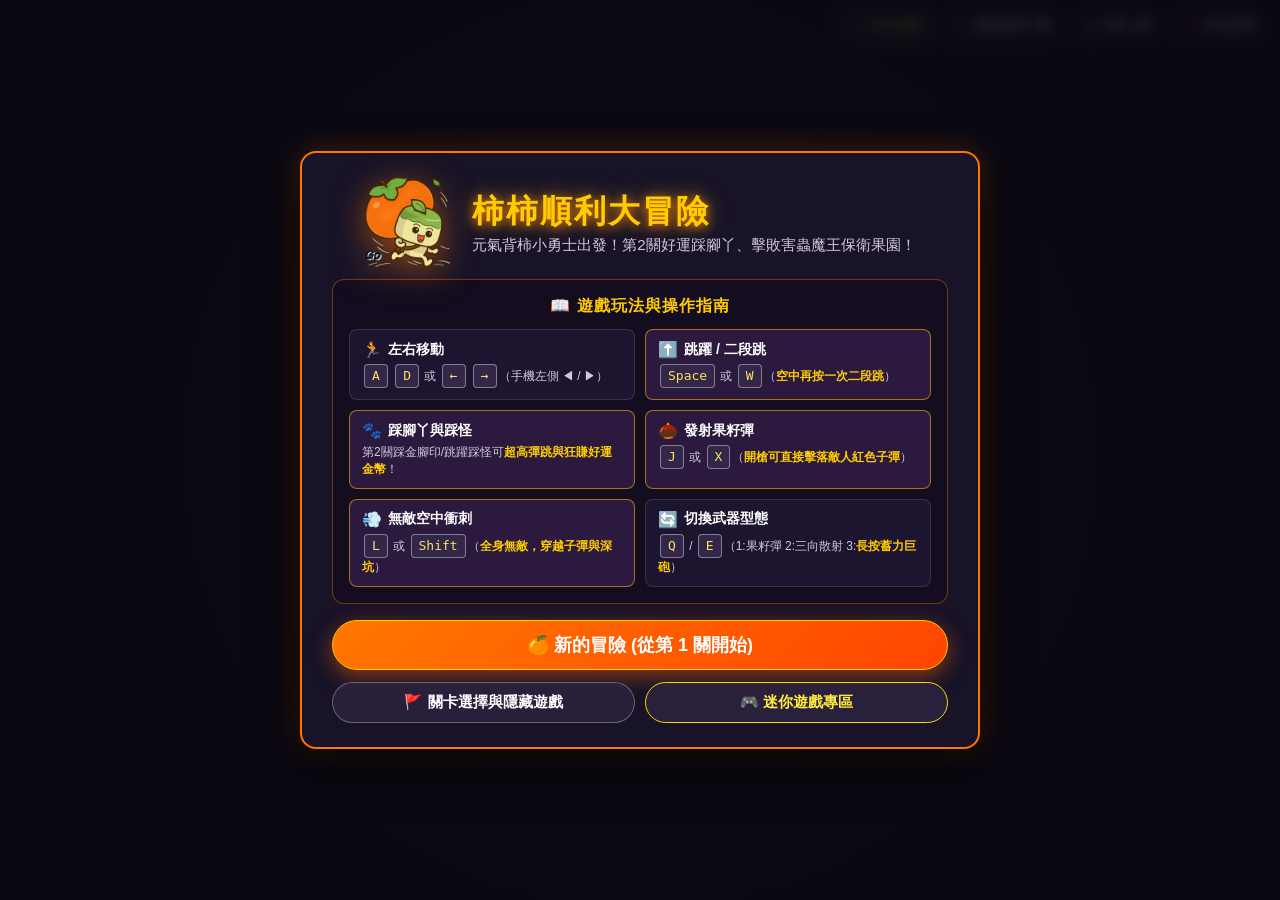
==== commit 21a8ddb7: "Add files via upload" ====
--- a/1/index.html
+++ b/1/index.html
@@ -16,7 +16,7 @@
   <link rel="apple-touch-icon" href="./icons/apple-touch-icon.png">
   
   <!-- Stylesheets -->
-  <link rel="stylesheet" href="./css/style.css?v=5">
+  <link rel="stylesheet" href="./css/style.css?v=7">
 </head>
 <body>
   <div id="app">
@@ -100,19 +100,27 @@
           <button id="btn-continue-game" class="primary-btn" style="display: none; background: linear-gradient(135deg, #43a047, #1b5e20);">▶️ 繼續冒險 (進入第 <span id="continue-lvl-num">1</span> 關)</button>
           <button id="btn-start-game" class="primary-btn">🍊 新的冒險 (從第 1 關開始)</button>
           <div style="display: flex; gap: 10px; width: 100%;">
-            <button id="btn-open-level-select" class="secondary-btn" style="flex: 1;">🚩 關卡選擇</button>
+            <button id="btn-open-level-select" class="secondary-btn" style="flex: 1;">🚩 關卡選擇與隱藏遊戲</button>
             <button id="btn-open-minigames" class="secondary-btn" style="flex: 1; border-color: #ffd700; color: #ffeb3b;">🎮 迷你遊戲專區</button>
           </div>
         </div>
       </div>
     </div>
 
-    <!-- LEVEL SELECT MODAL -->
+    <!-- LEVEL SELECT MODAL (含主線關卡與過關解鎖隱藏迷你遊戲) -->
     <div id="modal-level-select" class="overlay-modal" style="display: none;">
-      <div class="modal-content" style="max-width: 600px;">
-        <h1 class="game-title" style="font-size: 26px;">🚩 關卡選擇</h1>
-        <p class="game-subtitle">點選已解鎖的關卡直接挑戰！</p>
+      <div class="modal-content" style="max-width: 660px; max-height: 90vh; overflow-y: auto;">
+        <h1 class="game-title" style="font-size: 26px;">🚩 關卡選擇與過關解鎖</h1>
+        <p class="game-subtitle">選擇冒險關卡挑戰，通關後可解鎖隱藏特色 Mini-Games！</p>
+        
+        <!-- 主線 1~6 關 -->
+        <h3 style="color: #ffaa00; font-size: 15px; margin: 12px 0 8px; text-align: left;">🗺️ 主線冒險關卡</h3>
         <div id="level-select-grid" class="level-grid"></div>
+
+        <!-- 過關解鎖的隱藏迷你遊戲 -->
+        <h3 style="color: #ffd700; font-size: 15px; margin: 18px 0 8px; text-align: left;">🏆 過關解鎖・隱藏特色迷你遊戲 (Mini-Games)</h3>
+        <div id="level-select-minigames" class="minigames-grid"></div>
+
         <div class="btn-group" style="margin-top: 18px;">
           <button id="btn-close-level-select" class="secondary-btn">返回主選單</button>
         </div>
@@ -272,6 +280,6 @@
   </div>
 
   <!-- Game Scripts -->
-  <script type="module" src="./js/main.js?v=5"></script>
+  <script type="module" src="./js/main.js?v=7"></script>
 </body>
 </html>
